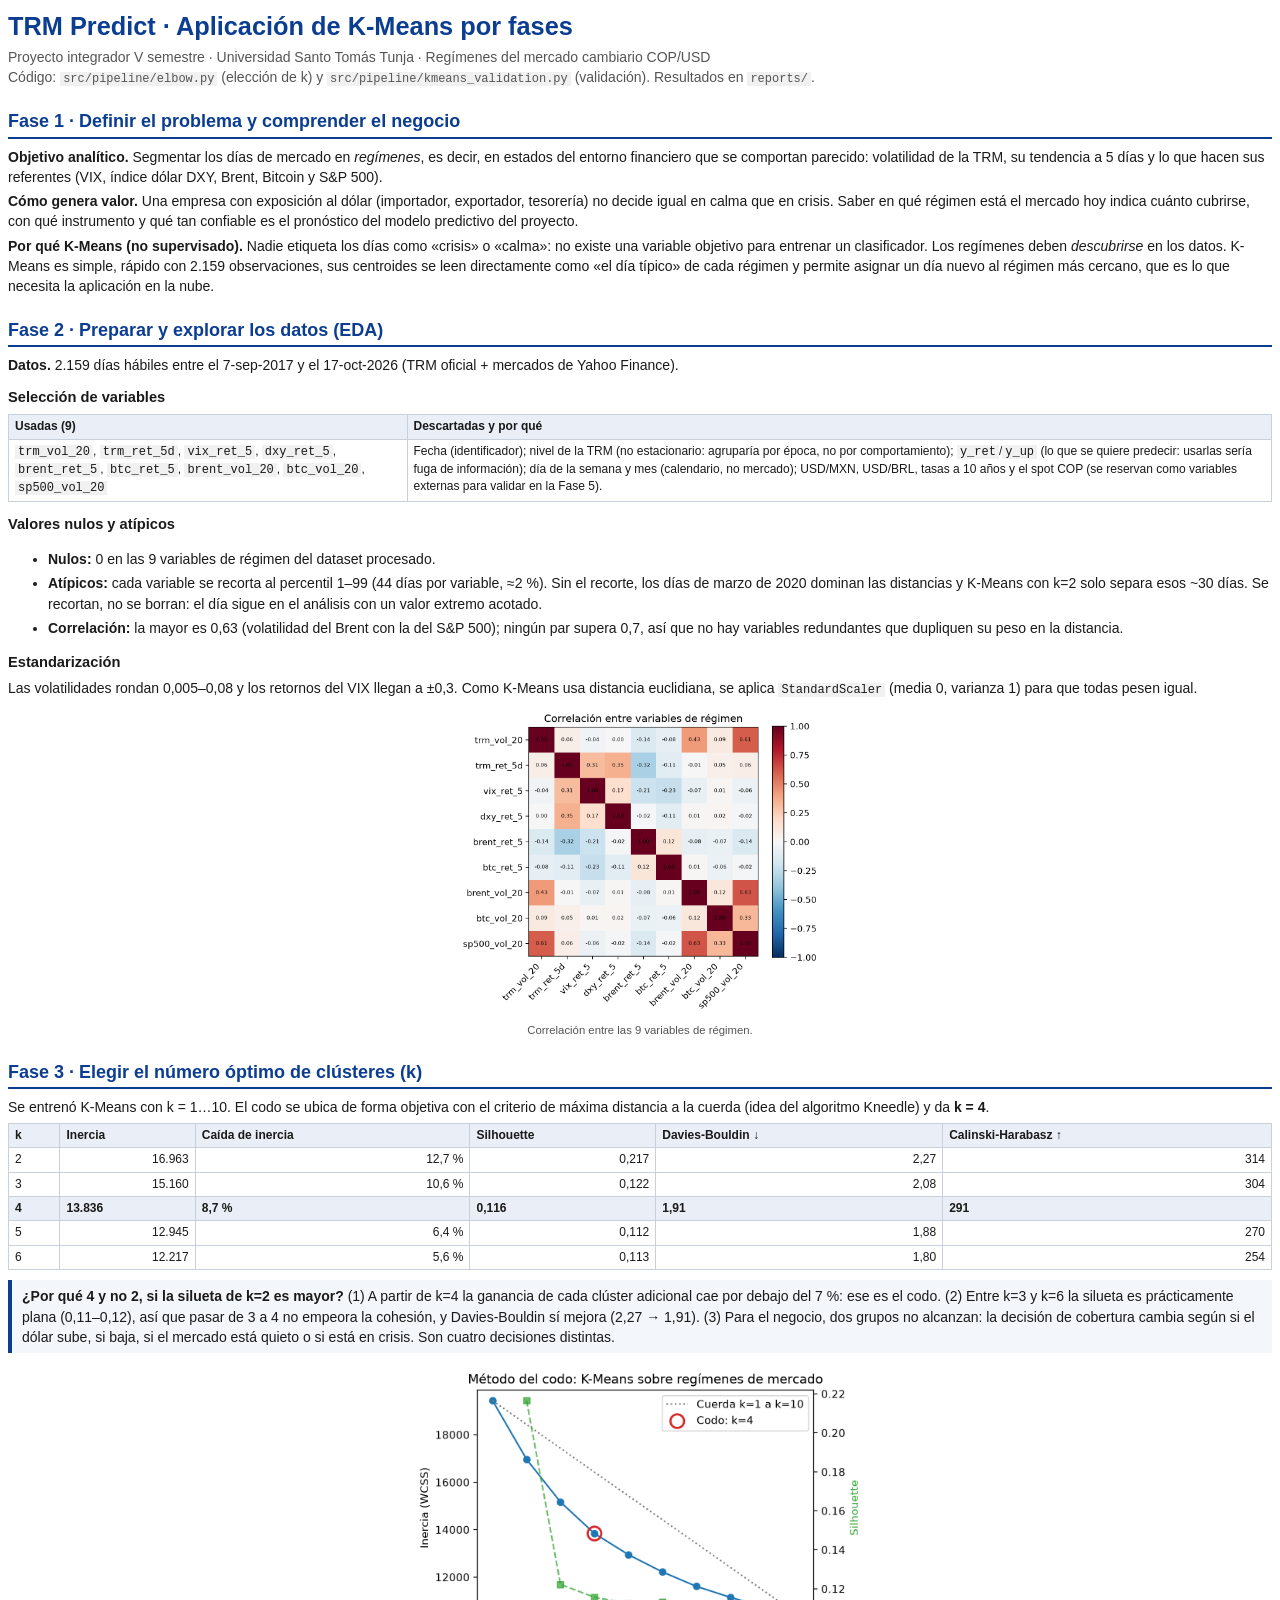
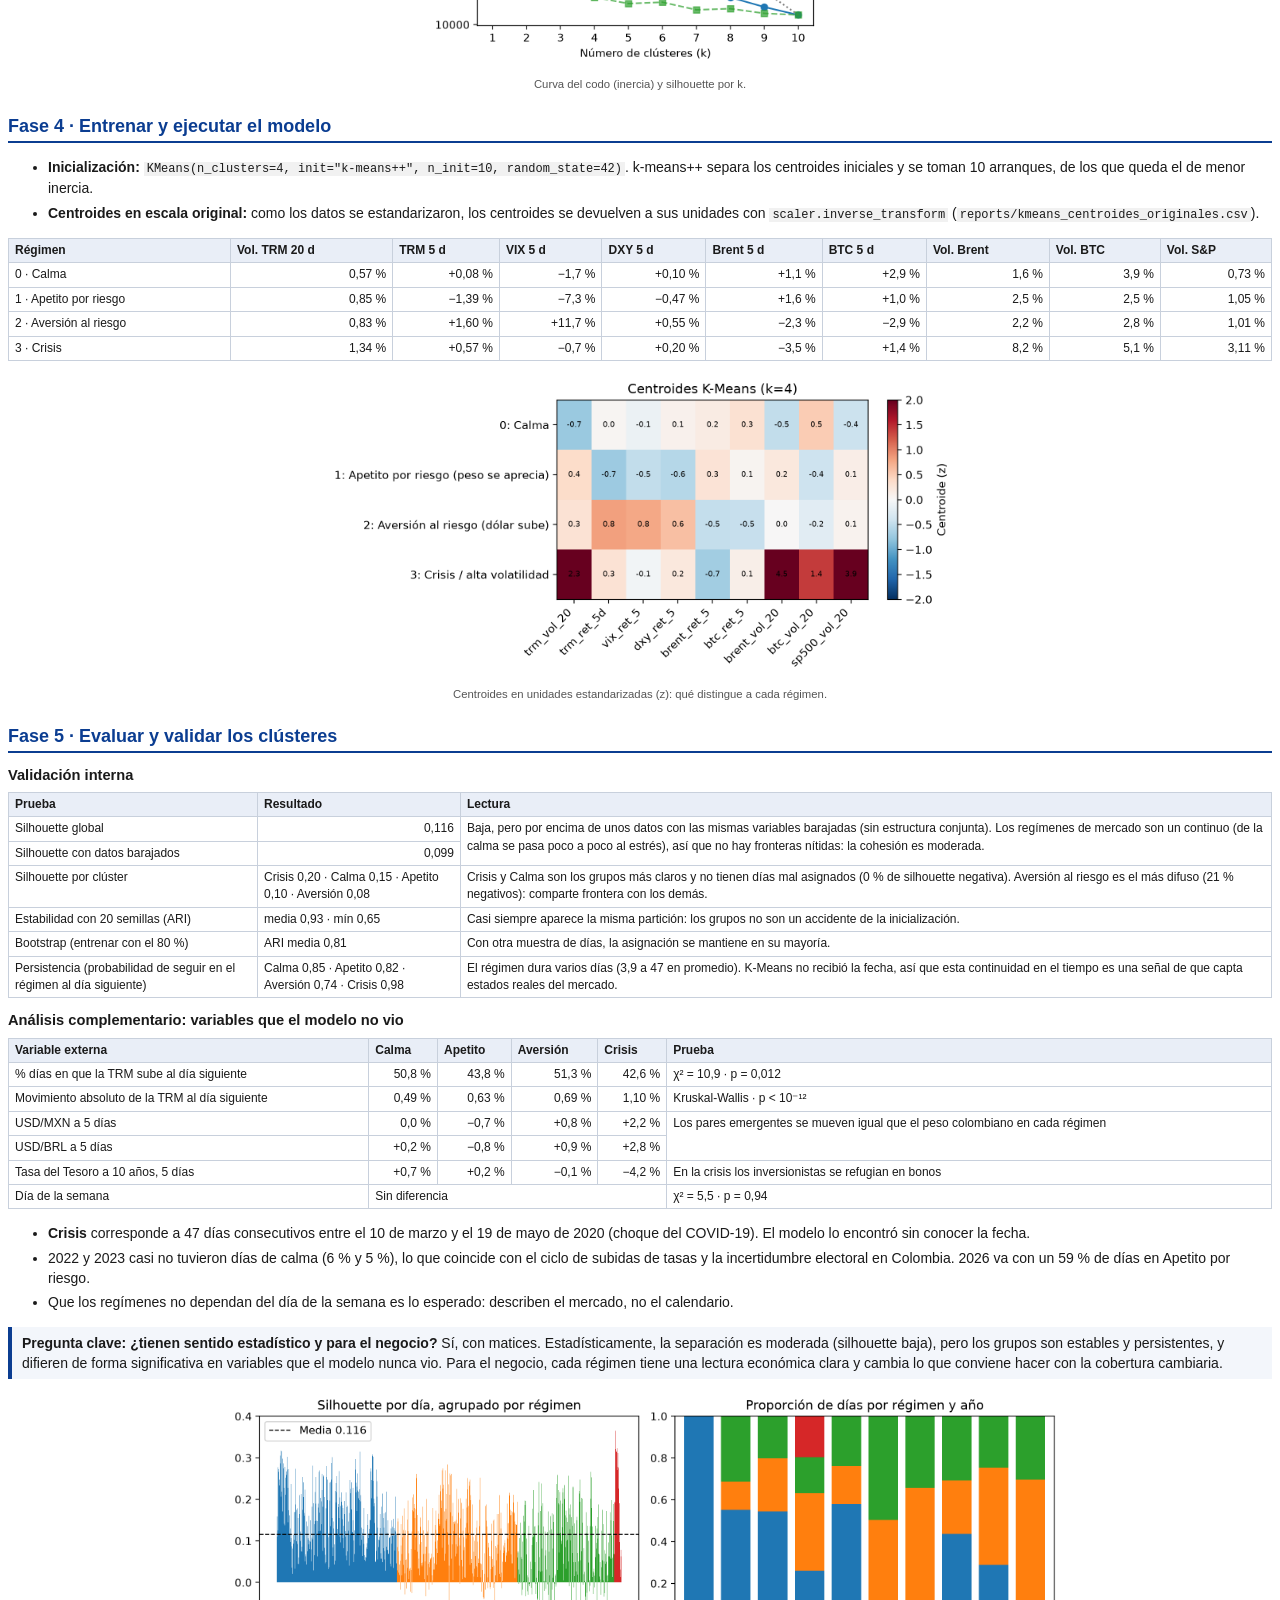
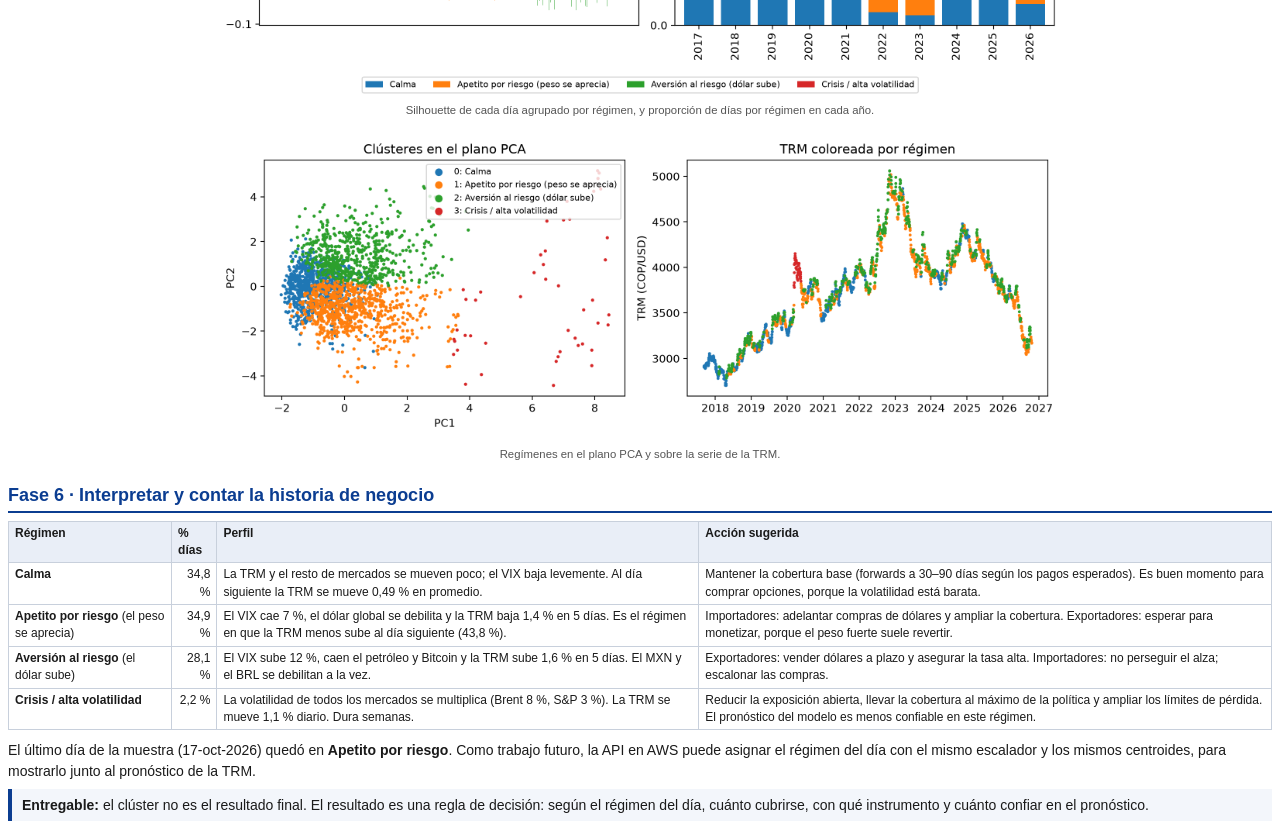
==== docs/kmeans/fases_kmeans.html @ b5c309f7 "Validación del K-Means por fases (EDA, k-means++, estabilidad, variables externas y acciones) Co-Aut" ====
<!doctype html>
<html lang="es">
<head>
<meta charset="utf-8">
<title>TRM Predict · K-Means por fases</title>
<style>
  @page { size: A4; margin: 18mm 16mm; }
  body { font-family: "Segoe UI", Arial, sans-serif; font-size: 10.5pt; line-height: 1.45; color: #1a1a1a; }
  h1 { font-size: 19pt; margin: 0 0 2px; color: #0b3d91; }
  .sub { color: #555; margin: 0 0 14px; }
  h2 { font-size: 13.5pt; color: #0b3d91; border-bottom: 2px solid #0b3d91; padding-bottom: 2px; margin: 20px 0 8px; break-after: avoid; }
  h3 { font-size: 11pt; margin: 12px 0 4px; break-after: avoid; }
  p, li { margin: 4px 0; }
  table { border-collapse: collapse; width: 100%; margin: 6px 0 10px; font-size: 9pt; break-inside: avoid; }
  th, td { border: 1px solid #c8d0dc; padding: 3px 6px; text-align: left; vertical-align: top; }
  th { background: #e9eef7; }
  td.n { text-align: right; font-variant-numeric: tabular-nums; }
  figure { margin: 8px 0 12px; text-align: center; break-inside: avoid; }
  figure img { max-width: 100%; max-height: 82mm; }
  figcaption { font-size: 8.5pt; color: #555; }
  .box { background: #f3f6fb; border-left: 4px solid #0b3d91; padding: 6px 10px; margin: 8px 0; break-inside: avoid; }
  code { font-size: 9pt; background: #f1f1f1; padding: 0 3px; }
</style>
</head>
<body>

<h1>TRM Predict · Aplicación de K-Means por fases</h1>
<p class="sub">Proyecto integrador V semestre · Universidad Santo Tomás Tunja · Regímenes del mercado cambiario COP/USD<br>
Código: <code>src/pipeline/elbow.py</code> (elección de k) y <code>src/pipeline/kmeans_validation.py</code> (validación). Resultados en <code>reports/</code>.</p>

<h2>Fase 1 · Definir el problema y comprender el negocio</h2>
<p><b>Objetivo analítico.</b> Segmentar los días de mercado en <i>regímenes</i>, es decir, en estados del entorno financiero que se comportan parecido: volatilidad de la TRM, su tendencia a 5 días y lo que hacen sus referentes (VIX, índice dólar DXY, Brent, Bitcoin y S&amp;P 500).</p>
<p><b>Cómo genera valor.</b> Una empresa con exposición al dólar (importador, exportador, tesorería) no decide igual en calma que en crisis. Saber en qué régimen está el mercado hoy indica cuánto cubrirse, con qué instrumento y qué tan confiable es el pronóstico del modelo predictivo del proyecto.</p>
<p><b>Por qué K-Means (no supervisado).</b> Nadie etiqueta los días como «crisis» o «calma»: no existe una variable objetivo para entrenar un clasificador. Los regímenes deben <i>descubrirse</i> en los datos. K-Means es simple, rápido con 2.159 observaciones, sus centroides se leen directamente como «el día típico» de cada régimen y permite asignar un día nuevo al régimen más cercano, que es lo que necesita la aplicación en la nube.</p>

<h2>Fase 2 · Preparar y explorar los datos (EDA)</h2>
<p><b>Datos.</b> 2.159 días hábiles entre el 7-sep-2017 y el 17-oct-2026 (TRM oficial + mercados de Yahoo Finance).</p>
<h3>Selección de variables</h3>
<table>
<tr><th>Usadas (9)</th><th>Descartadas y por qué</th></tr>
<tr><td><code>trm_vol_20</code>, <code>trm_ret_5d</code>, <code>vix_ret_5</code>, <code>dxy_ret_5</code>, <code>brent_ret_5</code>, <code>btc_ret_5</code>, <code>brent_vol_20</code>, <code>btc_vol_20</code>, <code>sp500_vol_20</code></td>
<td>Fecha (identificador); nivel de la TRM (no estacionario: agruparía por época, no por comportamiento); <code>y_ret</code>/<code>y_up</code> (lo que se quiere predecir: usarlas sería fuga de información); día de la semana y mes (calendario, no mercado); USD/MXN, USD/BRL, tasas a 10 años y el spot COP (se reservan como variables externas para validar en la Fase 5).</td></tr>
</table>
<h3>Valores nulos y atípicos</h3>
<ul>
<li><b>Nulos:</b> 0 en las 9 variables de régimen del dataset procesado.</li>
<li><b>Atípicos:</b> cada variable se recorta al percentil 1–99 (44 días por variable, ≈2 %). Sin el recorte, los días de marzo de 2020 dominan las distancias y K-Means con k=2 solo separa esos ~30 días. Se recortan, no se borran: el día sigue en el análisis con un valor extremo acotado.</li>
<li><b>Correlación:</b> la mayor es 0,63 (volatilidad del Brent con la del S&amp;P 500); ningún par supera 0,7, así que no hay variables redundantes que dupliquen su peso en la distancia.</li>
</ul>
<h3>Estandarización</h3>
<p>Las volatilidades rondan 0,005–0,08 y los retornos del VIX llegan a ±0,3. Como K-Means usa distancia euclidiana, se aplica <code>StandardScaler</code> (media 0, varianza 1) para que todas pesen igual.</p>
<figure><img src="../../reports/figures/kmeans_corr_variables.png"><figcaption>Correlación entre las 9 variables de régimen.</figcaption></figure>

<h2>Fase 3 · Elegir el número óptimo de clústeres (k)</h2>
<p>Se entrenó K-Means con k = 1…10. El codo se ubica de forma objetiva con el criterio de máxima distancia a la cuerda (idea del algoritmo Kneedle) y da <b>k = 4</b>.</p>
<table>
<tr><th>k</th><th>Inercia</th><th>Caída de inercia</th><th>Silhouette</th><th>Davies-Bouldin ↓</th><th>Calinski-Harabasz ↑</th></tr>
<tr><td>2</td><td class="n">16.963</td><td class="n">12,7 %</td><td class="n">0,217</td><td class="n">2,27</td><td class="n">314</td></tr>
<tr><td>3</td><td class="n">15.160</td><td class="n">10,6 %</td><td class="n">0,122</td><td class="n">2,08</td><td class="n">304</td></tr>
<tr><th>4</th><th class="n">13.836</th><th class="n">8,7 %</th><th class="n">0,116</th><th class="n">1,91</th><th class="n">291</th></tr>
<tr><td>5</td><td class="n">12.945</td><td class="n">6,4 %</td><td class="n">0,112</td><td class="n">1,88</td><td class="n">270</td></tr>
<tr><td>6</td><td class="n">12.217</td><td class="n">5,6 %</td><td class="n">0,113</td><td class="n">1,80</td><td class="n">254</td></tr>
</table>
<div class="box"><b>¿Por qué 4 y no 2, si la silueta de k=2 es mayor?</b> (1) A partir de k=4 la ganancia de cada clúster adicional cae por debajo del 7 %: ese es el codo. (2) Entre k=3 y k=6 la silueta es prácticamente plana (0,11–0,12), así que pasar de 3 a 4 no empeora la cohesión, y Davies-Bouldin sí mejora (2,27 → 1,91). (3) Para el negocio, dos grupos no alcanzan: la decisión de cobertura cambia según si el dólar sube, si baja, si el mercado está quieto o si está en crisis. Son cuatro decisiones distintas.</div>
<figure><img src="../../reports/figures/codo_kmeans.png"><figcaption>Curva del codo (inercia) y silhouette por k.</figcaption></figure>

<h2>Fase 4 · Entrenar y ejecutar el modelo</h2>
<ul>
<li><b>Inicialización:</b> <code>KMeans(n_clusters=4, init="k-means++", n_init=10, random_state=42)</code>. k-means++ separa los centroides iniciales y se toman 10 arranques, de los que queda el de menor inercia.</li>
<li><b>Centroides en escala original:</b> como los datos se estandarizaron, los centroides se devuelven a sus unidades con <code>scaler.inverse_transform</code> (<code>reports/kmeans_centroides_originales.csv</code>).</li>
</ul>
<table>
<tr><th>Régimen</th><th>Vol. TRM 20 d</th><th>TRM 5 d</th><th>VIX 5 d</th><th>DXY 5 d</th><th>Brent 5 d</th><th>BTC 5 d</th><th>Vol. Brent</th><th>Vol. BTC</th><th>Vol. S&amp;P</th></tr>
<tr><td>0 · Calma</td><td class="n">0,57 %</td><td class="n">+0,08 %</td><td class="n">−1,7 %</td><td class="n">+0,10 %</td><td class="n">+1,1 %</td><td class="n">+2,9 %</td><td class="n">1,6 %</td><td class="n">3,9 %</td><td class="n">0,73 %</td></tr>
<tr><td>1 · Apetito por riesgo</td><td class="n">0,85 %</td><td class="n">−1,39 %</td><td class="n">−7,3 %</td><td class="n">−0,47 %</td><td class="n">+1,6 %</td><td class="n">+1,0 %</td><td class="n">2,5 %</td><td class="n">2,5 %</td><td class="n">1,05 %</td></tr>
<tr><td>2 · Aversión al riesgo</td><td class="n">0,83 %</td><td class="n">+1,60 %</td><td class="n">+11,7 %</td><td class="n">+0,55 %</td><td class="n">−2,3 %</td><td class="n">−2,9 %</td><td class="n">2,2 %</td><td class="n">2,8 %</td><td class="n">1,01 %</td></tr>
<tr><td>3 · Crisis</td><td class="n">1,34 %</td><td class="n">+0,57 %</td><td class="n">−0,7 %</td><td class="n">+0,20 %</td><td class="n">−3,5 %</td><td class="n">+1,4 %</td><td class="n">8,2 %</td><td class="n">5,1 %</td><td class="n">3,11 %</td></tr>
</table>
<figure><img src="../../reports/figures/codo_centroides.png"><figcaption>Centroides en unidades estandarizadas (z): qué distingue a cada régimen.</figcaption></figure>

<h2>Fase 5 · Evaluar y validar los clústeres</h2>
<h3>Validación interna</h3>
<table>
<tr><th>Prueba</th><th>Resultado</th><th>Lectura</th></tr>
<tr><td>Silhouette global</td><td class="n">0,116</td><td rowspan="2">Baja, pero por encima de unos datos con las mismas variables barajadas (sin estructura conjunta). Los regímenes de mercado son un continuo (de la calma se pasa poco a poco al estrés), así que no hay fronteras nítidas: la cohesión es moderada.</td></tr>
<tr><td>Silhouette con datos barajados</td><td class="n">0,099</td></tr>
<tr><td>Silhouette por clúster</td><td>Crisis 0,20 · Calma 0,15 · Apetito 0,10 · Aversión 0,08</td><td>Crisis y Calma son los grupos más claros y no tienen días mal asignados (0 % de silhouette negativa). Aversión al riesgo es el más difuso (21 % negativos): comparte frontera con los demás.</td></tr>
<tr><td>Estabilidad con 20 semillas (ARI)</td><td>media 0,93 · mín 0,65</td><td>Casi siempre aparece la misma partición: los grupos no son un accidente de la inicialización.</td></tr>
<tr><td>Bootstrap (entrenar con el 80 %)</td><td>ARI media 0,81</td><td>Con otra muestra de días, la asignación se mantiene en su mayoría.</td></tr>
<tr><td>Persistencia (probabilidad de seguir en el régimen al día siguiente)</td><td>Calma 0,85 · Apetito 0,82 · Aversión 0,74 · Crisis 0,98</td><td>El régimen dura varios días (3,9 a 47 en promedio). K-Means no recibió la fecha, así que esta continuidad en el tiempo es una señal de que capta estados reales del mercado.</td></tr>
</table>
<h3>Análisis complementario: variables que el modelo no vio</h3>
<table>
<tr><th>Variable externa</th><th>Calma</th><th>Apetito</th><th>Aversión</th><th>Crisis</th><th>Prueba</th></tr>
<tr><td>% días en que la TRM sube al día siguiente</td><td class="n">50,8 %</td><td class="n">43,8 %</td><td class="n">51,3 %</td><td class="n">42,6 %</td><td>χ² = 10,9 · p = 0,012</td></tr>
<tr><td>Movimiento absoluto de la TRM al día siguiente</td><td class="n">0,49 %</td><td class="n">0,63 %</td><td class="n">0,69 %</td><td class="n">1,10 %</td><td>Kruskal-Wallis · p &lt; 10⁻¹²</td></tr>
<tr><td>USD/MXN a 5 días</td><td class="n">0,0 %</td><td class="n">−0,7 %</td><td class="n">+0,8 %</td><td class="n">+2,2 %</td><td rowspan="2">Los pares emergentes se mueven igual que el peso colombiano en cada régimen</td></tr>
<tr><td>USD/BRL a 5 días</td><td class="n">+0,2 %</td><td class="n">−0,8 %</td><td class="n">+0,9 %</td><td class="n">+2,8 %</td></tr>
<tr><td>Tasa del Tesoro a 10 años, 5 días</td><td class="n">+0,7 %</td><td class="n">+0,2 %</td><td class="n">−0,1 %</td><td class="n">−4,2 %</td><td>En la crisis los inversionistas se refugian en bonos</td></tr>
<tr><td>Día de la semana</td><td colspan="4">Sin diferencia</td><td>χ² = 5,5 · p = 0,94</td></tr>
</table>
<ul>
<li><b>Crisis</b> corresponde a 47 días consecutivos entre el 10 de marzo y el 19 de mayo de 2020 (choque del COVID-19). El modelo lo encontró sin conocer la fecha.</li>
<li>2022 y 2023 casi no tuvieron días de calma (6 % y 5 %), lo que coincide con el ciclo de subidas de tasas y la incertidumbre electoral en Colombia. 2026 va con un 59 % de días en Apetito por riesgo.</li>
<li>Que los regímenes no dependan del día de la semana es lo esperado: describen el mercado, no el calendario.</li>
</ul>
<div class="box"><b>Pregunta clave: ¿tienen sentido estadístico y para el negocio?</b> Sí, con matices. Estadísticamente, la separación es moderada (silhouette baja), pero los grupos son estables y persistentes, y difieren de forma significativa en variables que el modelo nunca vio. Para el negocio, cada régimen tiene una lectura económica clara y cambia lo que conviene hacer con la cobertura cambiaria.</div>
<figure><img src="../../reports/figures/kmeans_validacion.png"><figcaption>Silhouette de cada día agrupado por régimen, y proporción de días por régimen en cada año.</figcaption></figure>
<figure><img src="../../reports/figures/codo_clusters.png"><figcaption>Regímenes en el plano PCA y sobre la serie de la TRM.</figcaption></figure>

<h2>Fase 6 · Interpretar y contar la historia de negocio</h2>
<table>
<tr><th>Régimen</th><th>% días</th><th>Perfil</th><th>Acción sugerida</th></tr>
<tr><td><b>Calma</b></td><td class="n">34,8 %</td><td>La TRM y el resto de mercados se mueven poco; el VIX baja levemente. Al día siguiente la TRM se mueve 0,49 % en promedio.</td><td>Mantener la cobertura base (forwards a 30–90 días según los pagos esperados). Es buen momento para comprar opciones, porque la volatilidad está barata.</td></tr>
<tr><td><b>Apetito por riesgo</b> (el peso se aprecia)</td><td class="n">34,9 %</td><td>El VIX cae 7 %, el dólar global se debilita y la TRM baja 1,4 % en 5 días. Es el régimen en que la TRM menos sube al día siguiente (43,8 %).</td><td>Importadores: adelantar compras de dólares y ampliar la cobertura. Exportadores: esperar para monetizar, porque el peso fuerte suele revertir.</td></tr>
<tr><td><b>Aversión al riesgo</b> (el dólar sube)</td><td class="n">28,1 %</td><td>El VIX sube 12 %, caen el petróleo y Bitcoin y la TRM sube 1,6 % en 5 días. El MXN y el BRL se debilitan a la vez.</td><td>Exportadores: vender dólares a plazo y asegurar la tasa alta. Importadores: no perseguir el alza; escalonar las compras.</td></tr>
<tr><td><b>Crisis / alta volatilidad</b></td><td class="n">2,2 %</td><td>La volatilidad de todos los mercados se multiplica (Brent 8 %, S&amp;P 3 %). La TRM se mueve 1,1 % diario. Dura semanas.</td><td>Reducir la exposición abierta, llevar la cobertura al máximo de la política y ampliar los límites de pérdida. El pronóstico del modelo es menos confiable en este régimen.</td></tr>
</table>
<p>El último día de la muestra (17-oct-2026) quedó en <b>Apetito por riesgo</b>. Como trabajo futuro, la API en AWS puede asignar el régimen del día con el mismo escalador y los mismos centroides, para mostrarlo junto al pronóstico de la TRM.</p>
<div class="box"><b>Entregable:</b> el clúster no es el resultado final. El resultado es una regla de decisión: según el régimen del día, cuánto cubrirse, con qué instrumento y cuánto confiar en el pronóstico.</div>

</body>
</html>
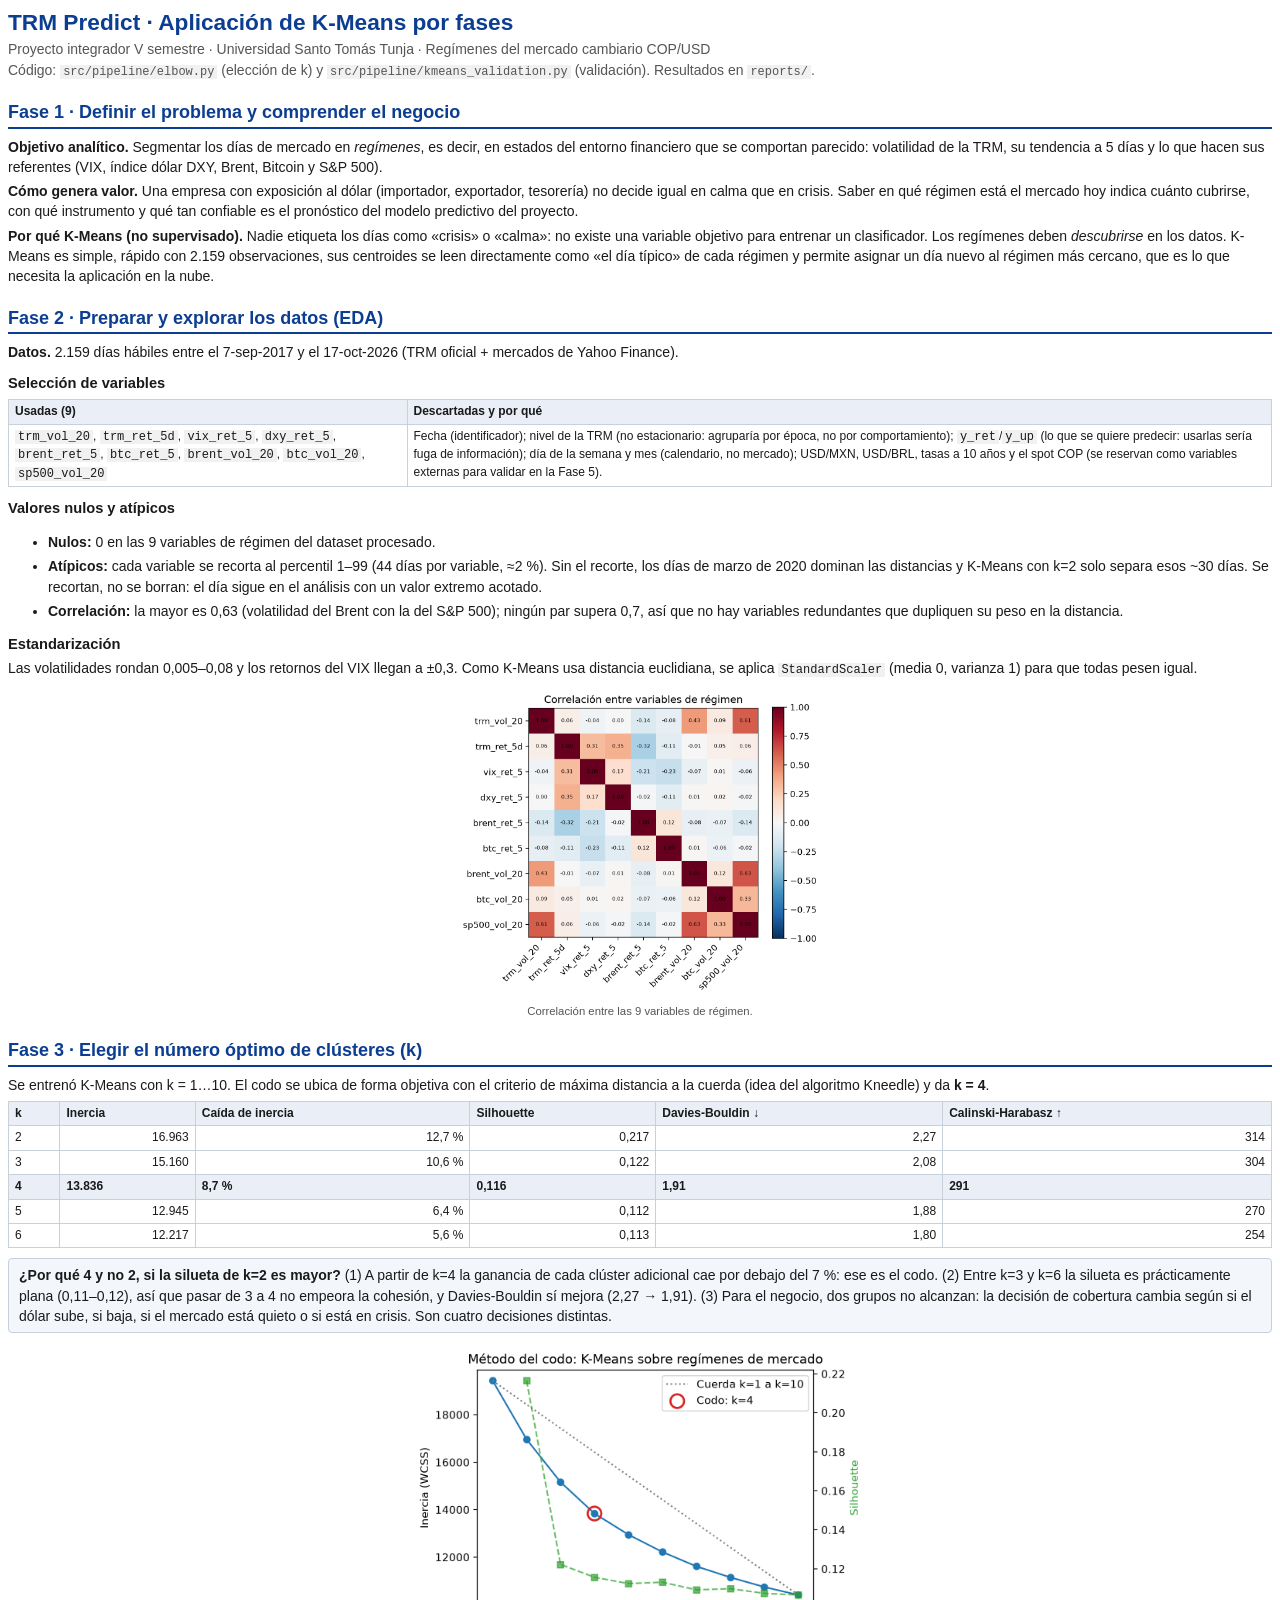
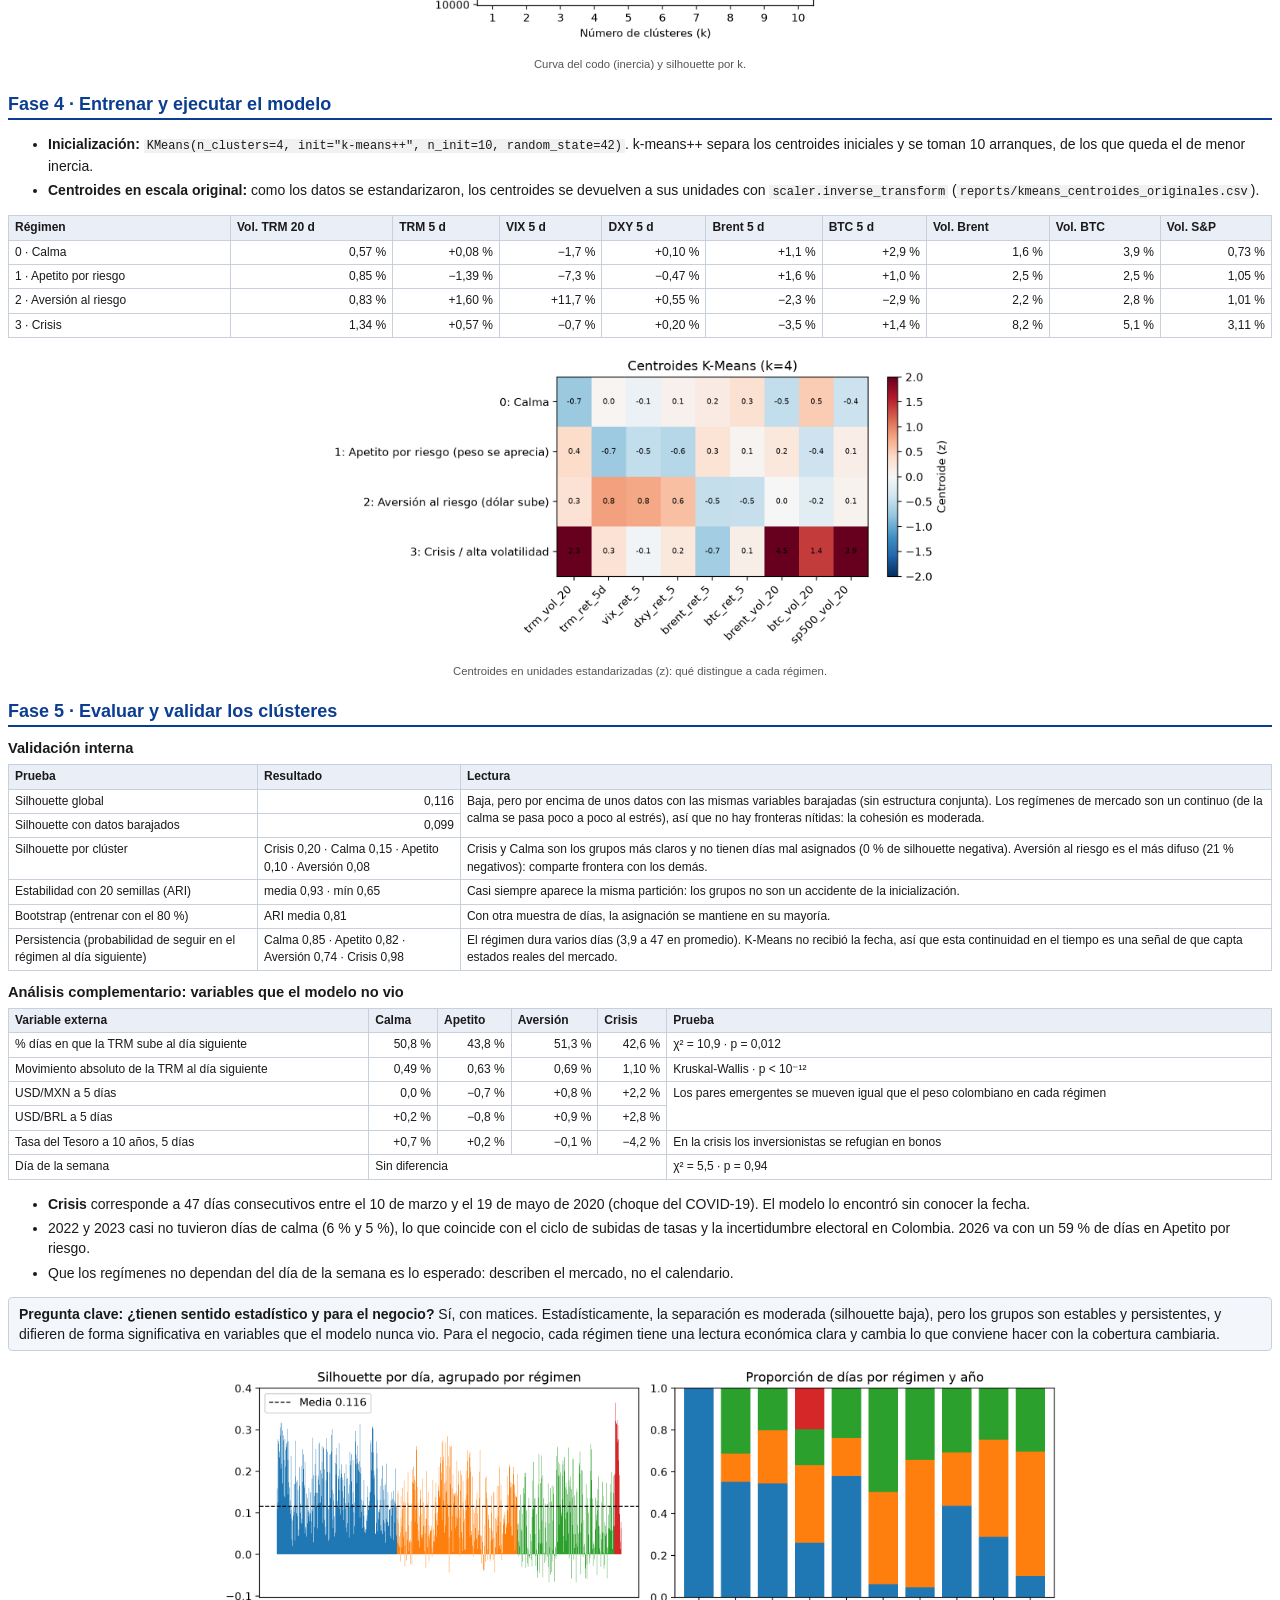
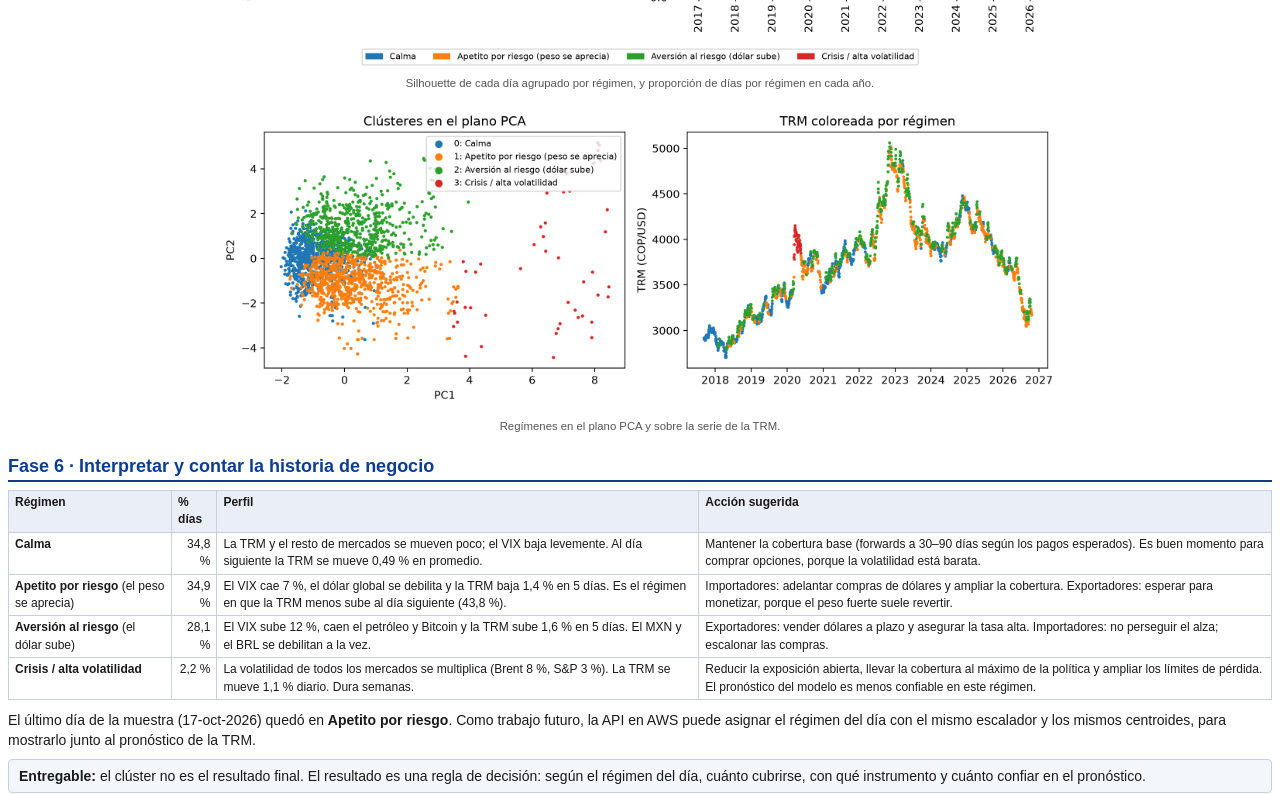
==== commit 942eed83: "Ajustes tipográficos del documento de fases K-Means Co-Authored-By: Claude Opus 5.5 <noreply@anthrop" ====
--- a/docs/kmeans/fases_kmeans.html
+++ b/docs/kmeans/fases_kmeans.html
@@ -6,10 +6,10 @@
 <style>
   @page { size: A4; margin: 18mm 16mm; }
   body { font-family: "Segoe UI", Arial, sans-serif; font-size: 10.5pt; line-height: 1.45; color: #1a1a1a; }
-  h1 { font-size: 19pt; margin: 0 0 2px; color: #0b3d91; }
+  h1 { font-size: 17pt; line-height: 1.3; margin: 0 0 2px; color: #0b3d91; }
   .sub { color: #555; margin: 0 0 14px; }
-  h2 { font-size: 13.5pt; color: #0b3d91; border-bottom: 2px solid #0b3d91; padding-bottom: 2px; margin: 20px 0 8px; break-after: avoid; }
-  h3 { font-size: 11pt; margin: 12px 0 4px; break-after: avoid; }
+  h2 { font-size: 13.5pt; line-height: 1.3; color: #0b3d91; border-bottom: 2px solid #0b3d91; padding-bottom: 2px; margin: 20px 0 8px; break-after: avoid; }
+  h3 { font-size: 11pt; line-height: 1.3; margin: 12px 0 4px; break-after: avoid; }
   p, li { margin: 4px 0; }
   table { border-collapse: collapse; width: 100%; margin: 6px 0 10px; font-size: 9pt; break-inside: avoid; }
   th, td { border: 1px solid #c8d0dc; padding: 3px 6px; text-align: left; vertical-align: top; }
@@ -18,7 +18,7 @@
   figure { margin: 8px 0 12px; text-align: center; break-inside: avoid; }
   figure img { max-width: 100%; max-height: 82mm; }
   figcaption { font-size: 8.5pt; color: #555; }
-  .box { background: #f3f6fb; border-left: 4px solid #0b3d91; padding: 6px 10px; margin: 8px 0; break-inside: avoid; }
+  .box { background: #f3f6fb; border: 1px solid #c8d0dc; border-radius: 4px; padding: 6px 10px; margin: 8px 0; break-inside: avoid; }
   code { font-size: 9pt; background: #f1f1f1; padding: 0 3px; }
 </style>
 </head>
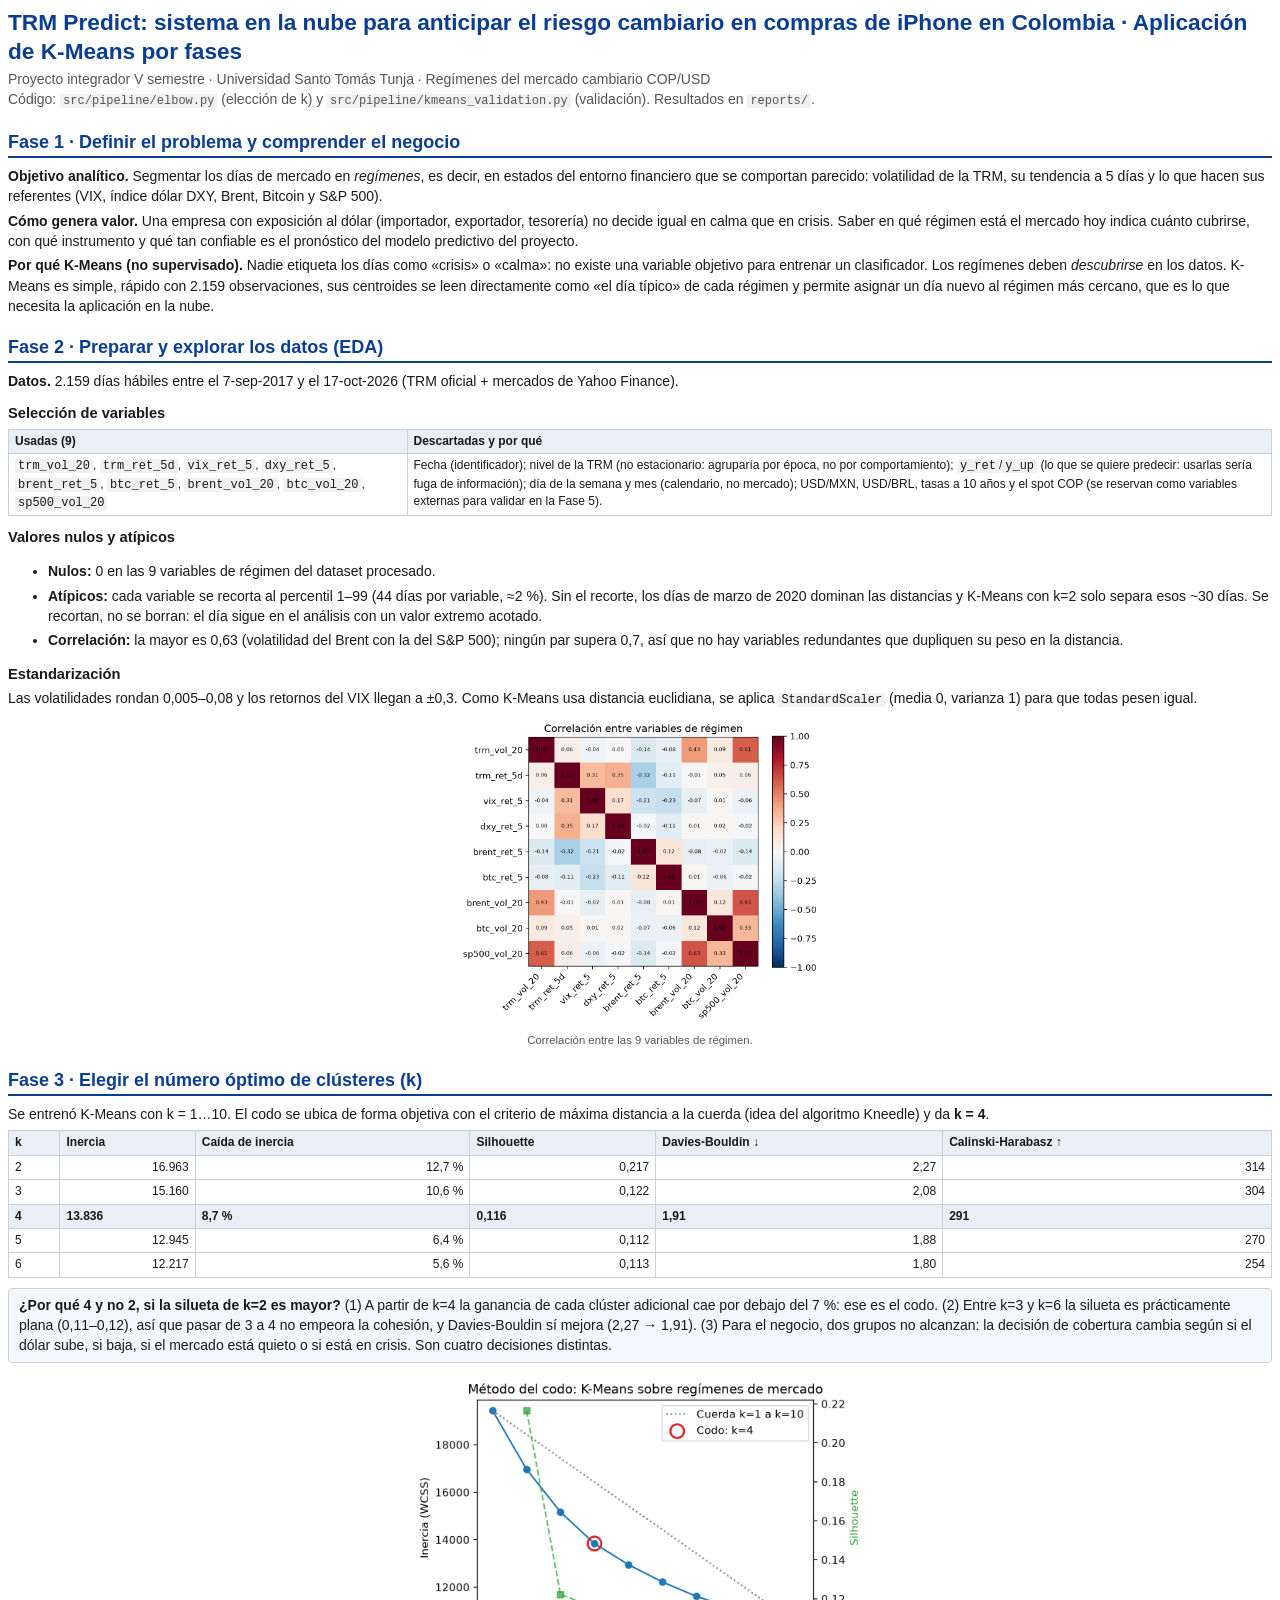
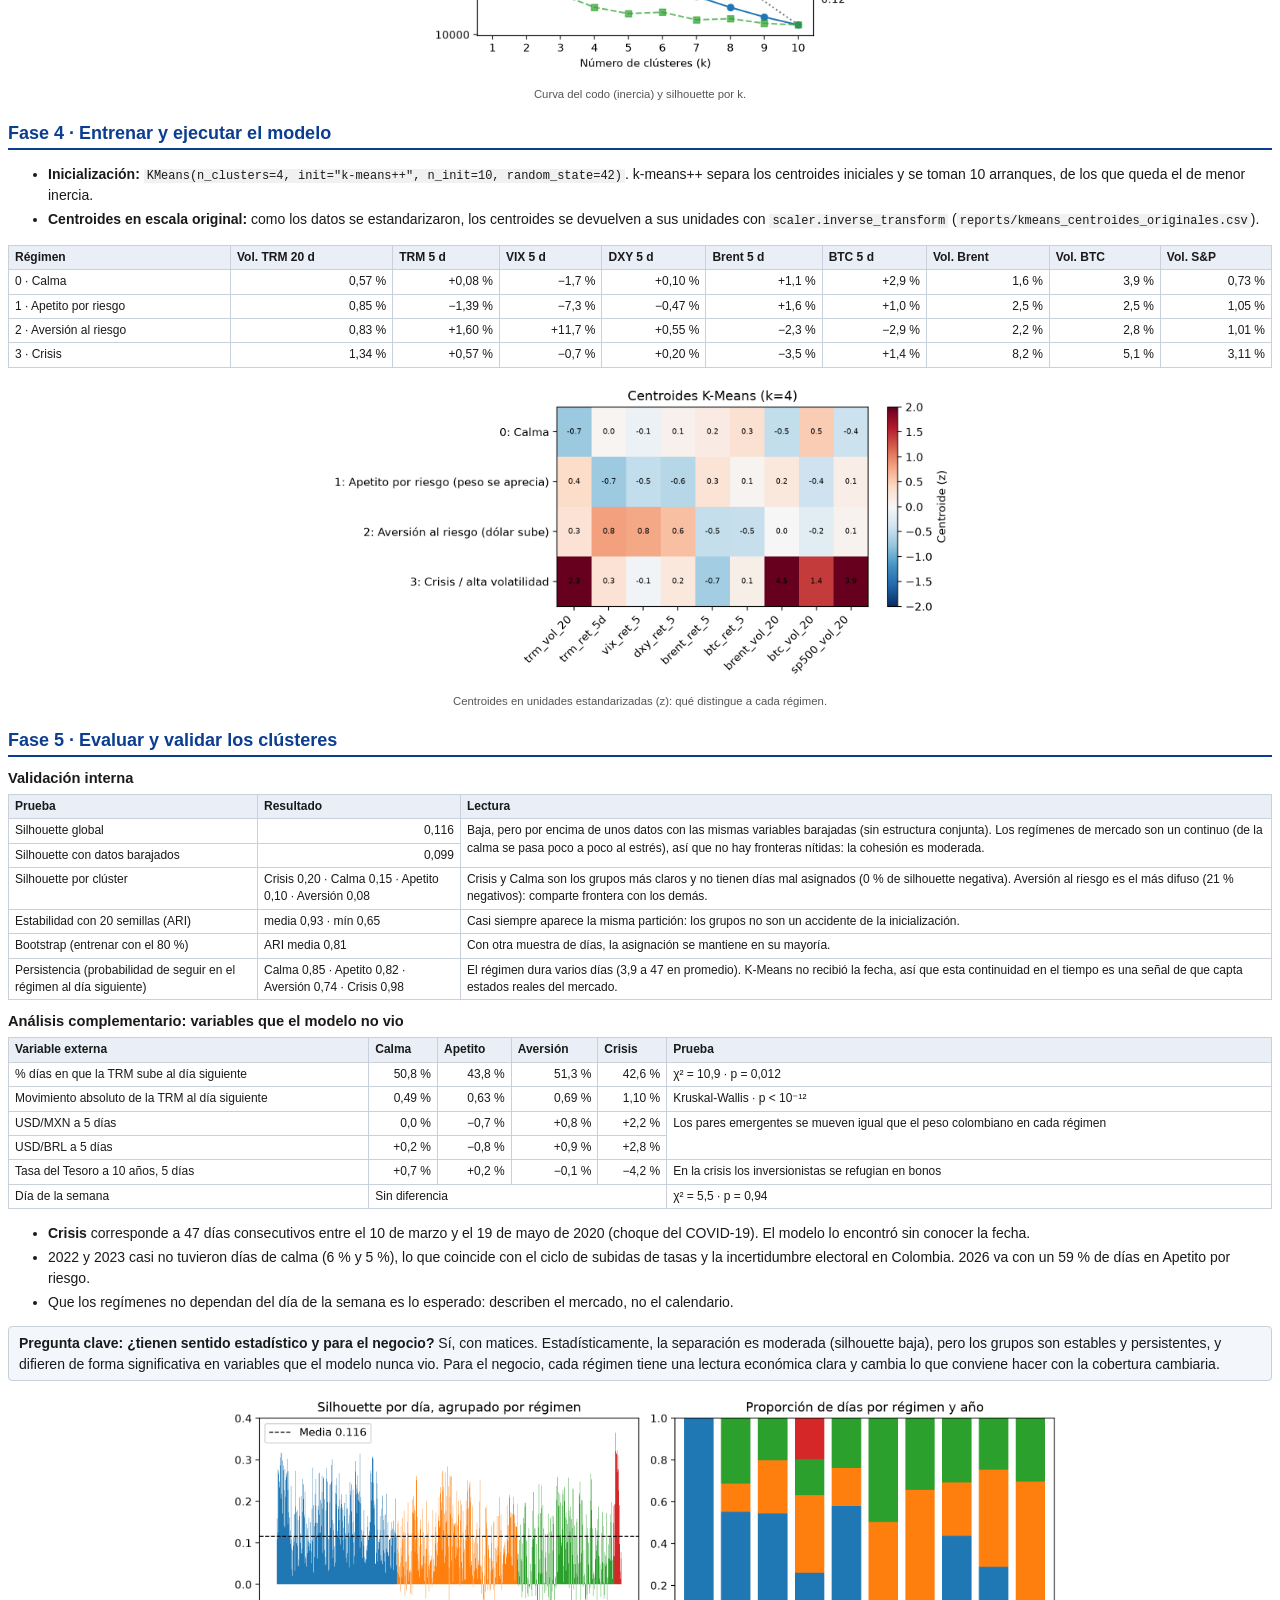
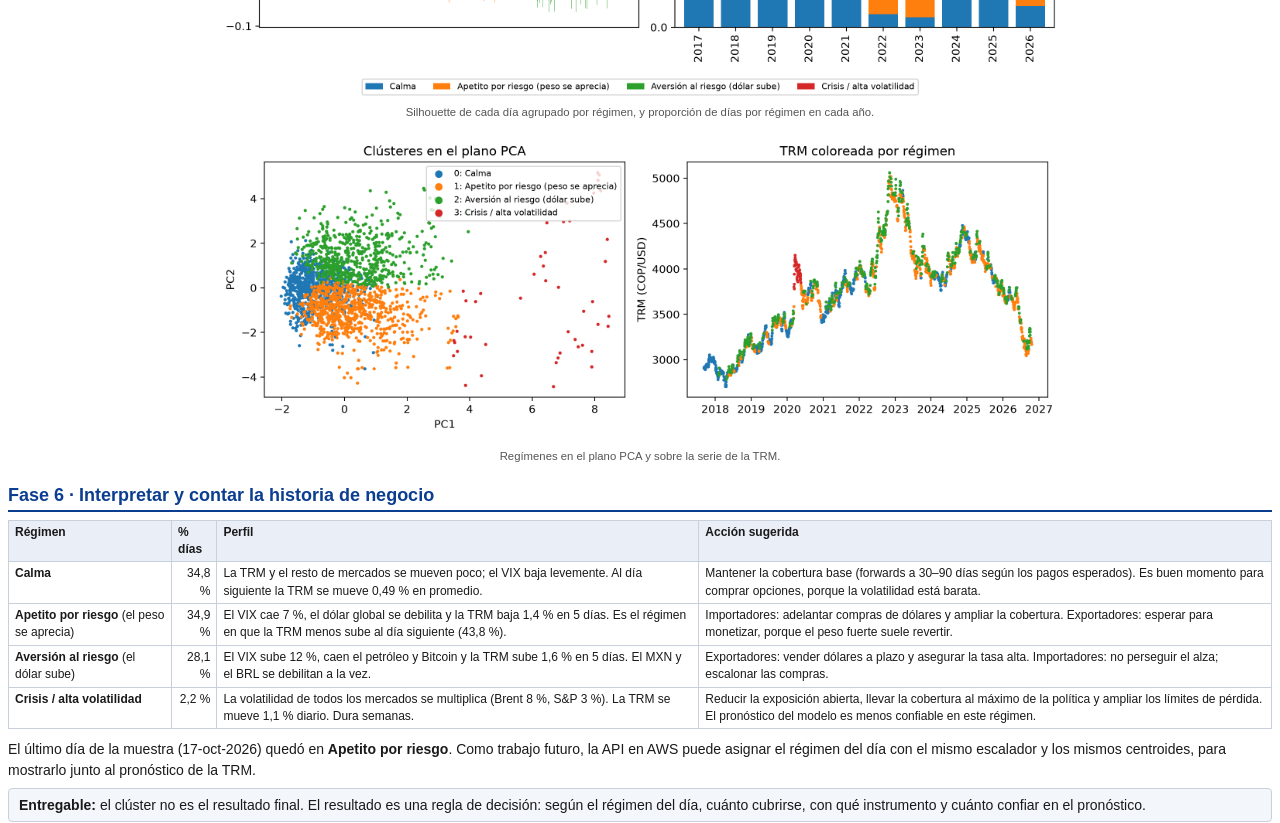
==== commit 97b208da: "Proyecto alineado con el póster oficial: título, ODS 8 y 9, k=4, regla del importador y costos Co-Au" ====
--- a/docs/kmeans/fases_kmeans.html
+++ b/docs/kmeans/fases_kmeans.html
@@ -24,7 +24,7 @@
 </head>
 <body>
 
-<h1>TRM Predict · Aplicación de K-Means por fases</h1>
+<h1>TRM Predict: sistema en la nube para anticipar el riesgo cambiario en compras de iPhone en Colombia · Aplicación de K-Means por fases</h1>
 <p class="sub">Proyecto integrador V semestre · Universidad Santo Tomás Tunja · Regímenes del mercado cambiario COP/USD<br>
 Código: <code>src/pipeline/elbow.py</code> (elección de k) y <code>src/pipeline/kmeans_validation.py</code> (validación). Resultados en <code>reports/</code>.</p>
 
